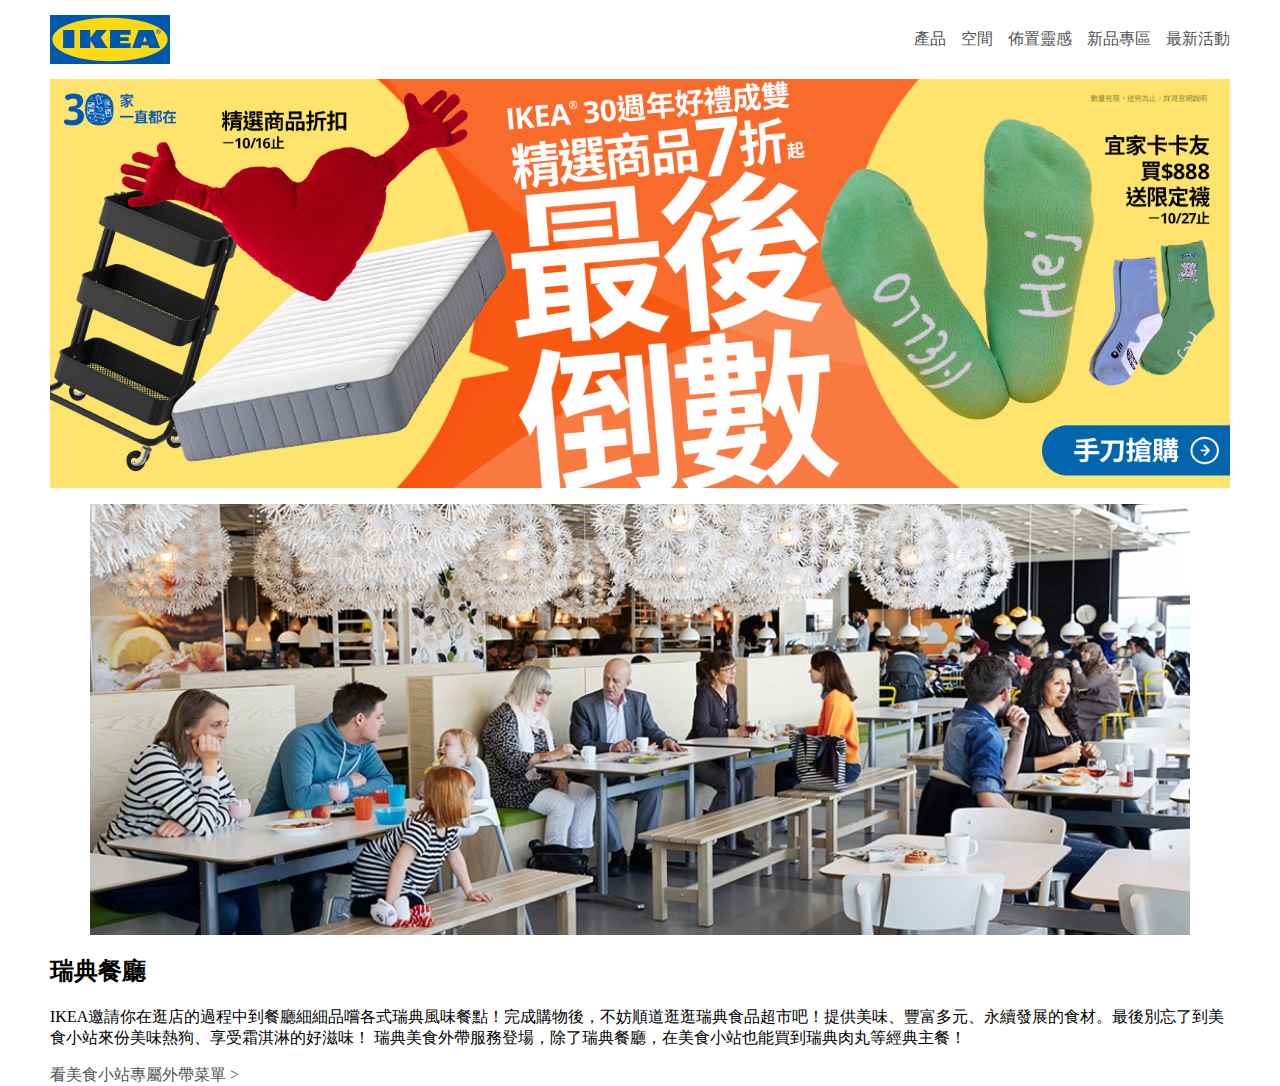
==== web或html(網站)/index.html @ 01ace88b "first commit" ====
<!DOCTYPE html>
<html lang="zh-Hant-TW">

<head>
    <meta charset="UTF-8">
    <meta name="viewport" content="width=device-width, initial-scale=1.0">
    <title>IKEA 宜家家居</title>
    <link rel="stylesheet" href="./style.css"><!-- "./"同一層搜尋 --> <!-- 與"./style.css"連結 -->
</head>

<body>
    <!-- 頁首區(擋頭區) -->
    <header>
        <!-- logo區 -->
        <h1 class="logo">
            <!-- 連回首頁 -->
            <a href="index.html">
                <!-- svg圖檔，預設抓父元素的寬度 -->
                <img src="./images/IKEA_logo.svg" alt="">
            </a>
        </h1>
        <!-- 導覽列 -->
        <nav>
            <ul><!-- ul的下層一定要搭配li -->
                <li><a href="#">產品</a></li>
                <li><a href="#">空間</a></li>
                <li><a href="#">佈置靈感</a></li>
                <li><a href="#">新品專區</a></li>
                <li><a href="#">最新活動</a></li>
            </ul>
        </nav>
    </header>

    <!-- 主要內容區 -->
    <main>
        <!-- 網站橫幅 -->
        <div id="banner" title="網站橫幅">
            <img src="./images/banner.jpg" alt="精選商品7折起">
        </div>

        <section id="restaurant">
            <figure>
                <img src="./images/ikea-restaurant.jpeg" alt="瑞典餐廳">
            </figure>

            <div>
                <h2>瑞典餐廳</h2>
                <p>
                    IKEA邀請你在逛店的過程中到餐廳細細品嚐各式瑞典風味餐點！完成購物後，不妨順道逛逛瑞典食品超市吧！提供美味、豐富多元、永續發展的食材。最後別忘了到美食小站來份美味熱狗、享受霜淇淋的好滋味！
                    瑞典美食外帶服務登場，除了瑞典餐廳，在美食小站也能買到瑞典肉丸等經典主餐！
                </p>
                <a href="#">看美食小站專屬外帶菜單 ></a>
            </div>

        </section>

    </main>

    <!-- 頁尾區 -->
    <footer></footer>
</body>

</html>
---- web或html(網站)/style.css ----
@charset "utf-8";

/* 第一行必須是定義編碼 */
body,
h1,
ul {
    margin: 0;
    /* 清除預設間距 */
}

ul {
    /* 清除預設樣式 */
    list-style-type: none;
    padding: 0;
}

img {
    display: block;
    /* 取消inline-block預設空白 */
    width: 100%;
    /* 自動抓父元素寬度 */
}

a {
    color: #555;
    /* text-decoration-line:none; */
    text-decoration: none;
}

a:hover {
    color: #0152b9;
    /* text-decoration-line:underline;
    text-decoration-style: wavy; */
    text-decoration: underline wavy;
}
a:active {
    color: red;
    text-decoration-line:none;
}

/* 頁首區 */
header {
    padding: 15px 50px;
    display: flex;
    /* 控制子元素，父元素不變 */
    justify-content: space-between;
    /* 主軸對其方式：貼其左右自動均分 */
    align-items: center;
    /* 次軸對其方式：貼其上下自動均分 */
}

header .logo {
    width: 120px;
    /* svg圖檔，預設抓父元素的寬度 */
}

nav li {
    /* nav裡面的li */
    float: left;
    /* 浮動靠左(左排到右) */
    margin-left: 15px;
}

main {
    clear: both;
    /* 清除浮動造成的排版錯誤 */
    padding: 0 50px;
    /* 主要內容區塊共用 */
}
section {
    max-width: 1400px;
}
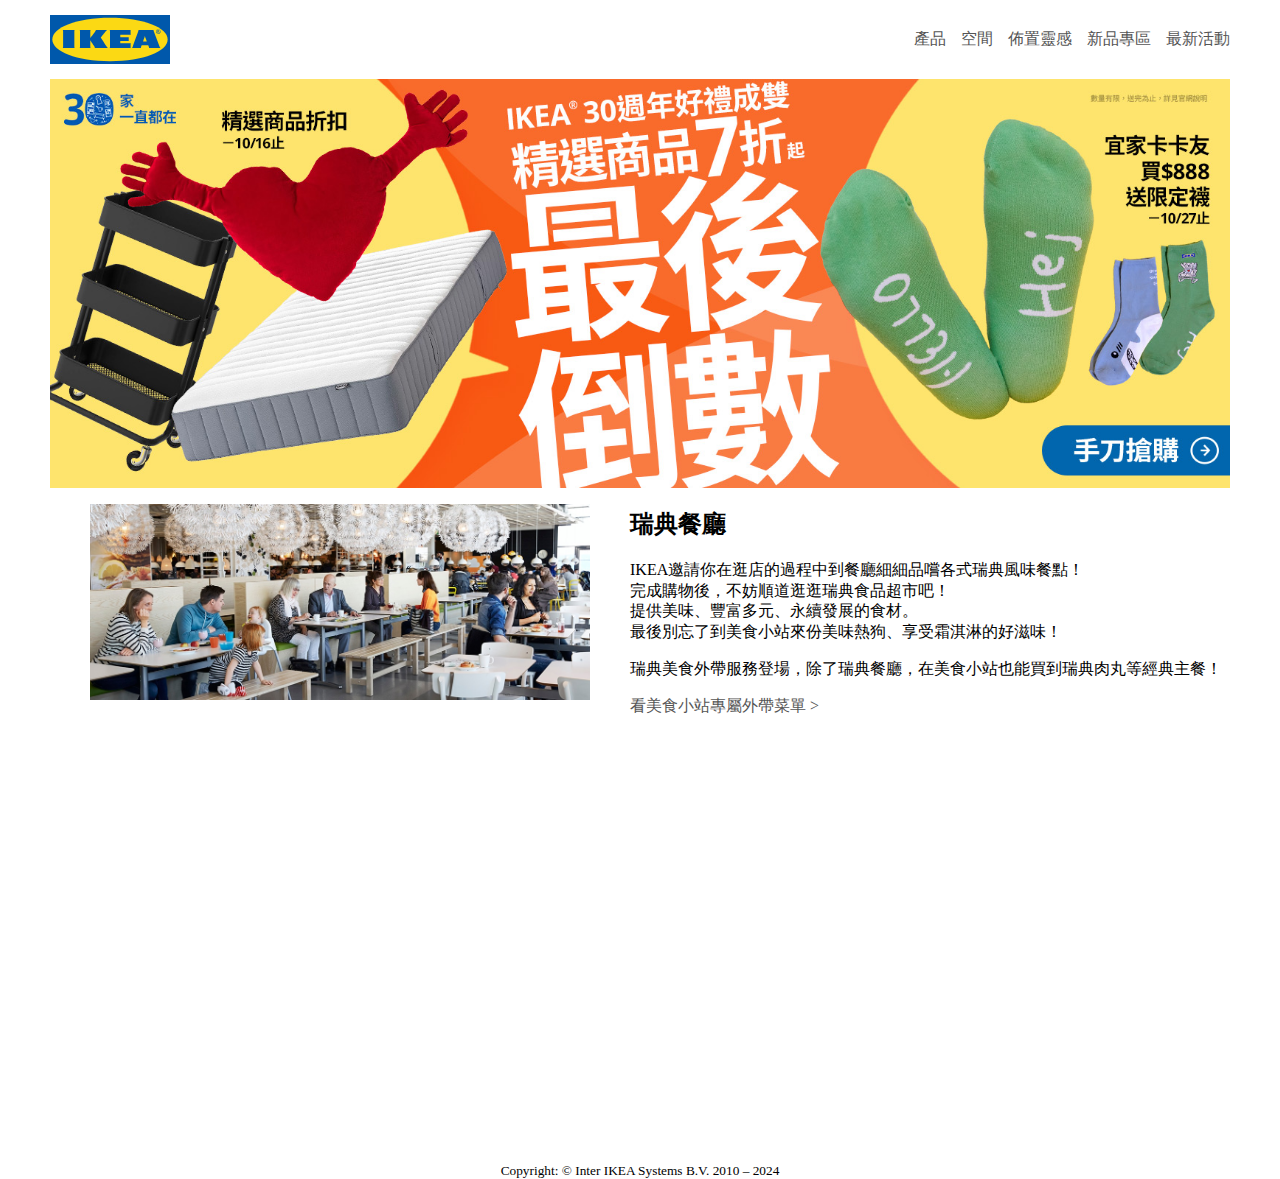
==== commit 5740c74a: "Add files via upload" ====
--- a/web或html(網站)/index.html
+++ b/web或html(網站)/index.html
@@ -1,63 +1,77 @@
-<!DOCTYPE html>
-<html lang="zh-Hant-TW">
-
-<head>
-    <meta charset="UTF-8">
-    <meta name="viewport" content="width=device-width, initial-scale=1.0">
-    <title>IKEA 宜家家居</title>
-    <link rel="stylesheet" href="./style.css"><!-- "./"同一層搜尋 --> <!-- 與"./style.css"連結 -->
-</head>
-
-<body>
-    <!-- 頁首區(擋頭區) -->
-    <header>
-        <!-- logo區 -->
-        <h1 class="logo">
-            <!-- 連回首頁 -->
-            <a href="index.html">
-                <!-- svg圖檔，預設抓父元素的寬度 -->
-                <img src="./images/IKEA_logo.svg" alt="">
-            </a>
-        </h1>
-        <!-- 導覽列 -->
-        <nav>
-            <ul><!-- ul的下層一定要搭配li -->
-                <li><a href="#">產品</a></li>
-                <li><a href="#">空間</a></li>
-                <li><a href="#">佈置靈感</a></li>
-                <li><a href="#">新品專區</a></li>
-                <li><a href="#">最新活動</a></li>
-            </ul>
-        </nav>
-    </header>
-
-    <!-- 主要內容區 -->
-    <main>
-        <!-- 網站橫幅 -->
-        <div id="banner" title="網站橫幅">
-            <img src="./images/banner.jpg" alt="精選商品7折起">
-        </div>
-
-        <section id="restaurant">
-            <figure>
-                <img src="./images/ikea-restaurant.jpeg" alt="瑞典餐廳">
-            </figure>
-
-            <div>
-                <h2>瑞典餐廳</h2>
-                <p>
-                    IKEA邀請你在逛店的過程中到餐廳細細品嚐各式瑞典風味餐點！完成購物後，不妨順道逛逛瑞典食品超市吧！提供美味、豐富多元、永續發展的食材。最後別忘了到美食小站來份美味熱狗、享受霜淇淋的好滋味！
-                    瑞典美食外帶服務登場，除了瑞典餐廳，在美食小站也能買到瑞典肉丸等經典主餐！
-                </p>
-                <a href="#">看美食小站專屬外帶菜單 ></a>
-            </div>
-
-        </section>
-
-    </main>
-
-    <!-- 頁尾區 -->
-    <footer></footer>
-</body>
-
+<!DOCTYPE html>
+<html lang="zh-Hant-TW">
+
+<head>
+    <meta charset="UTF-8">
+    <meta name="viewport" content="width=device-width, initial-scale=1.0">
+    <title>IKEA 宜家家居</title>
+    <link rel="stylesheet" href="./style.css"><!-- "./"同一層搜尋 --> <!-- 與"./style.css"連結 -->
+</head>
+
+<body>
+    <!-- 頁首區(擋頭區) -->
+    <header>
+        <!-- logo區 -->
+        <h1 class="logo">
+            <!-- 連回首頁 -->
+            <a href="index.html">
+                <!-- svg圖檔，預設抓父元素的寬度 -->
+                <img src="./images/IKEA_logo.svg" alt="">
+            </a>
+        </h1>
+        <!-- 導覽列 -->
+        <nav>
+            <ul><!-- ul的下層一定要搭配li -->
+                <li><a href="#">產品</a></li>
+                <li><a href="#">空間</a></li>
+                <li><a href="#">佈置靈感</a></li>
+                <li><a href="#">新品專區</a></li>
+                <li><a href="#">最新活動</a></li>
+            </ul>
+        </nav>
+    </header>
+
+    <!-- 主要內容區 -->
+    <main>
+        <!-- 網站橫幅 -->
+        <div id="banner" title="網站橫幅">
+            <img src="./images/banner.jpg" alt="精選商品7折起">
+        </div>
+
+        <section id="restaurant">
+            <!-- 圖片區 -->
+            <figure>
+                <img src="./images/ikea-restaurant.jpeg" alt="瑞典餐廳">
+            </figure>
+            <!-- 內容區 -->
+            <div>
+                <h2>瑞典餐廳</h2>
+                <p>
+                    IKEA邀請你在逛店的過程中到餐廳細細品嚐各式瑞典風味餐點！<br>完成購物後，不妨順道逛逛瑞典食品超市吧！<br>提供美味、豐富多元、永續發展的食材。<br>最後別忘了到美食小站來份美味熱狗、享受霜淇淋的好滋味！
+                </p>
+                <p>瑞典美食外帶服務登場，除了瑞典餐廳，在美食小站也能買到瑞典肉丸等經典主餐！
+                </p>
+                <a href="#">看美食小站專屬外帶菜單 ></a>
+            </div>
+
+        </section>
+        <!-- 簡易API -->
+         <section id="api">
+            <div>
+                <iframe width="560" height="315" src="https://www.youtube.com/embed/GTHLxuUbNW8?si=-8Jbv4T5J4l6wb0a" title="YouTube video player" frameborder="0" allow="accelerometer; autoplay; clipboard-write; encrypted-media; gyroscope; picture-in-picture; web-share" referrerpolicy="strict-origin-when-cross-origin" allowfullscreen></iframe>
+            </div>
+
+            <div>
+                <iframe width="500" height="350" src="https://www.google.com/maps/embed?pb=!1m18!1m12!1m3!1d3615.6112528938643!2d121.2171759!3d25.013322199999998!2m3!1f0!2f0!3f0!3m2!1i1024!2i768!4f13.1!3m3!1m2!1s0x34681f14bfad9005%3A0x356628c1723eb109!2zSUtFQeWunOWutuWutuWxhSDmoYPlnJLlupc!5e0!3m2!1szh-TW!2stw!4v1730094379898!5m2!1szh-TW!2stw" style="border:0;" allowfullscreen="" loading="lazy" referrerpolicy="no-referrer-when-downgrade"></iframe>
+            </div>
+         </section>
+
+    </main>
+
+    <!-- 頁尾區 -->
+    <footer>
+        <small>Copyright: © Inter IKEA Systems B.V. 2010 – 2024</small>
+    </footer>
+</body>
+
 </html>--- a/web或html(網站)/style.css
+++ b/web或html(網站)/style.css
@@ -1,72 +1,104 @@
-@charset "utf-8";
-
-/* 第一行必須是定義編碼 */
-body,
-h1,
-ul {
-    margin: 0;
-    /* 清除預設間距 */
-}
-
-ul {
-    /* 清除預設樣式 */
-    list-style-type: none;
-    padding: 0;
-}
-
-img {
-    display: block;
-    /* 取消inline-block預設空白 */
-    width: 100%;
-    /* 自動抓父元素寬度 */
-}
-
-a {
-    color: #555;
-    /* text-decoration-line:none; */
-    text-decoration: none;
-}
-
-a:hover {
-    color: #0152b9;
-    /* text-decoration-line:underline;
-    text-decoration-style: wavy; */
-    text-decoration: underline wavy;
-}
-a:active {
-    color: red;
-    text-decoration-line:none;
-}
-
-/* 頁首區 */
-header {
-    padding: 15px 50px;
-    display: flex;
-    /* 控制子元素，父元素不變 */
-    justify-content: space-between;
-    /* 主軸對其方式：貼其左右自動均分 */
-    align-items: center;
-    /* 次軸對其方式：貼其上下自動均分 */
-}
-
-header .logo {
-    width: 120px;
-    /* svg圖檔，預設抓父元素的寬度 */
-}
-
-nav li {
-    /* nav裡面的li */
-    float: left;
-    /* 浮動靠左(左排到右) */
-    margin-left: 15px;
-}
-
-main {
-    clear: both;
-    /* 清除浮動造成的排版錯誤 */
-    padding: 0 50px;
-    /* 主要內容區塊共用 */
-}
-section {
-    max-width: 1400px;
-}+@charset "utf-8";
+
+/* 第一行必須是定義編碼 */
+body,
+h1,
+ul {
+    margin: 0;
+    /* 清除預設間距 */
+}
+
+ul {
+    /* 清除預設樣式 */
+    list-style-type: none;
+    padding: 0;
+}
+
+img {
+    display: block;
+    /* 取消inline-block預設空白 */
+    width: 100%;
+    /* 自動抓父元素寬度 */
+}
+
+a {
+    color: #555;
+    /* text-decoration-line:none; */
+    text-decoration: none;
+}
+
+a:hover {
+    color: #0152b9;
+    /* text-decoration-line:underline;
+    text-decoration-style: wavy; */
+    text-decoration: underline wavy;
+}
+
+a:active {
+    color: red;
+    text-decoration-line: none;
+}
+
+/* 頁首區 */
+header {
+    padding: 15px 50px;
+    display: flex;
+    /* 控制子元素，父元素不變 */
+    justify-content: space-between;
+    /* 主軸對其方式：貼其左右自動均分 */
+    align-items: center;
+    /* 次軸對其方式：貼其上下自動均分 */
+}
+
+header .logo {
+    width: 120px;
+    /* svg圖檔，預設抓父元素的寬度 */
+}
+
+nav li {
+    /* nav裡面的li */
+    float: left;
+    /* 浮動靠左(左排到右) */
+    margin-left: 15px;
+}
+
+main {
+    clear: both;
+    /* 清除浮動造成的排版錯誤 */
+    padding: 0 50px;
+    /* 主要內容區塊共用 */
+}
+
+section {
+    max-width: 1400px;
+}
+
+#restaurant {
+    display: flex;
+}
+
+#restaurant figure {
+    flex: 1;
+}
+
+#restaurant div {
+    flex: 1.2;
+}
+#restaurant p {
+    line-height: 1.3; /* 行高不給單位即為倍數 */
+}
+#api {
+    display: flex;
+    justify-content: space-between;
+}
+#api div {
+    flex: 1;
+    margin: 20px;
+}
+#api iframe {
+    width: 100%;
+    height: 400px;
+}
+footer {
+    text-align: center;
+}
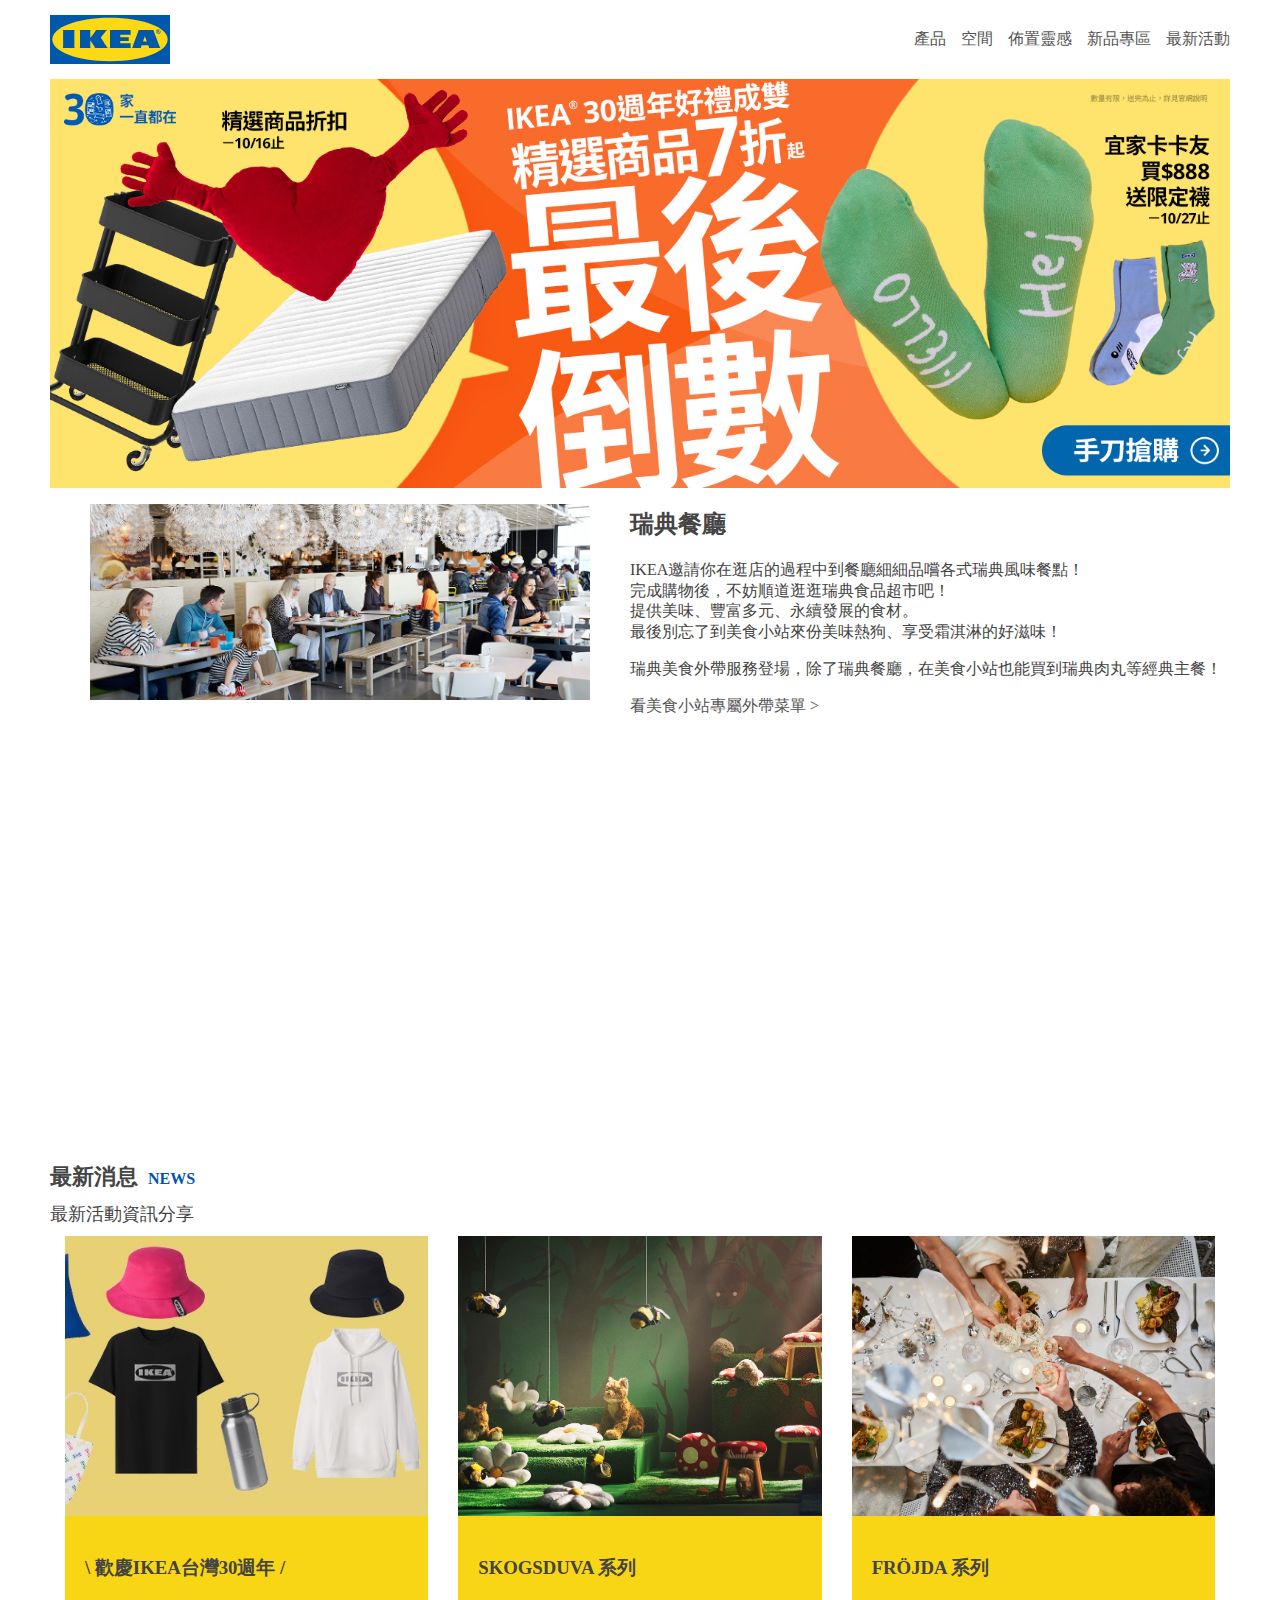
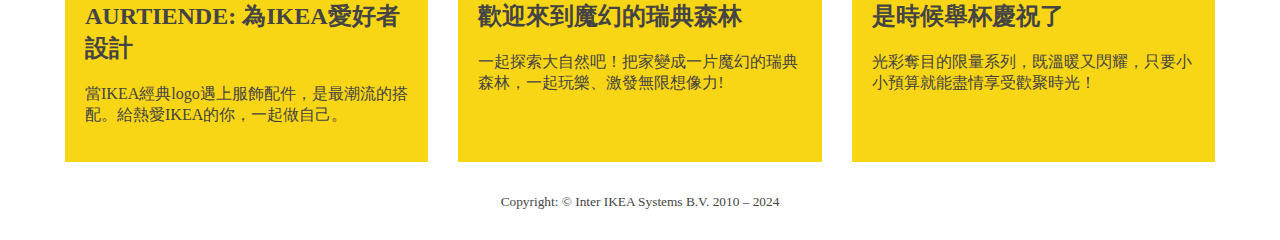
==== commit a40e7be7: "update" ====
--- a/web或html(網站)/index.html
+++ b/web或html(網站)/index.html
@@ -10,7 +10,7 @@
 
 <body>
     <!-- 頁首區(擋頭區) -->
-    <header>
+    <header id="topbar">
         <!-- logo區 -->
         <h1 class="logo">
             <!-- 連回首頁 -->
@@ -56,15 +56,59 @@
 
         </section>
         <!-- 簡易API -->
-         <section id="api">
+        <section id="api">
             <div>
-                <iframe width="560" height="315" src="https://www.youtube.com/embed/GTHLxuUbNW8?si=-8Jbv4T5J4l6wb0a" title="YouTube video player" frameborder="0" allow="accelerometer; autoplay; clipboard-write; encrypted-media; gyroscope; picture-in-picture; web-share" referrerpolicy="strict-origin-when-cross-origin" allowfullscreen></iframe>
+                <iframe width="560" height="315" src="https://www.youtube.com/embed/GTHLxuUbNW8?si=-8Jbv4T5J4l6wb0a"
+                    title="YouTube video player" frameborder="0"
+                    allow="accelerometer; autoplay; clipboard-write; encrypted-media; gyroscope; picture-in-picture; web-share"
+                    referrerpolicy="strict-origin-when-cross-origin" allowfullscreen></iframe>
             </div>
 
             <div>
-                <iframe width="500" height="350" src="https://www.google.com/maps/embed?pb=!1m18!1m12!1m3!1d3615.6112528938643!2d121.2171759!3d25.013322199999998!2m3!1f0!2f0!3f0!3m2!1i1024!2i768!4f13.1!3m3!1m2!1s0x34681f14bfad9005%3A0x356628c1723eb109!2zSUtFQeWunOWutuWutuWxhSDmoYPlnJLlupc!5e0!3m2!1szh-TW!2stw!4v1730094379898!5m2!1szh-TW!2stw" style="border:0;" allowfullscreen="" loading="lazy" referrerpolicy="no-referrer-when-downgrade"></iframe>
+                <iframe width="500" height="350"
+                    src="https://www.google.com/maps/embed?pb=!1m18!1m12!1m3!1d3615.6112528938643!2d121.2171759!3d25.013322199999998!2m3!1f0!2f0!3f0!3m2!1i1024!2i768!4f13.1!3m3!1m2!1s0x34681f14bfad9005%3A0x356628c1723eb109!2zSUtFQeWunOWutuWutuWxhSDmoYPlnJLlupc!5e0!3m2!1szh-TW!2stw!4v1730094379898!5m2!1szh-TW!2stw"
+                    style="border:0;" allowfullscreen="" loading="lazy"
+                    referrerpolicy="no-referrer-when-downgrade"></iframe>
             </div>
-         </section>
+        </section>
+
+        <!-- 消息列表 -->
+        <section id="news">
+            <!-- 標題區 -->
+            <header class="title">
+                <h2>最新消息<span>NEWS</span></h2>
+                <h3>最新活動資訊分享</h3>
+
+            </header>
+
+            <!-- 列表區 -->
+             <div class="listbox">
+                <article><figure><img src="./images/news-1.jpg" alt=""></figure>
+                    <div class="content">
+                        <h3>\ 歡慶IKEA台灣30週年 /</h3>
+                        <h2>AURTIENDE: 為IKEA愛好者設計</h2>
+                        <p>當IKEA經典logo遇上服飾配件，是最潮流的搭配。給熱愛IKEA的你，一起做自己。</p>
+                    </div>
+                </article>
+
+                <article><figure><img src="./images/news-2.jpg" alt=""></figure>
+                    <div class="content">
+                        <h3>SKOGSDUVA 系列</h3>
+                        <h2>歡迎來到魔幻的瑞典森林</h2>
+                        <p>一起探索大自然吧！把家變成一片魔幻的瑞典森林，一起玩樂、激發無限想像力!</p>
+                    </div>
+                </article>
+
+                <article><figure><img src="./images/news-3.jpg" alt=""></figure>
+                    <div class="content">
+                        <h3>FRÖJDA 系列</h3>
+                        <h2>是時候舉杯慶祝了</h2>
+                        <p>光彩奪目的限量系列，既溫暖又閃耀，只要小小預算就能盡情享受歡聚時光！</p>
+                    </div>
+                </article>
+             </div>
+
+        </section>
 
     </main>
 
--- a/web或html(網站)/style.css
+++ b/web或html(網站)/style.css
@@ -1,9 +1,12 @@
 @charset "utf-8";
 
 /* 第一行必須是定義編碼 */
-body,
-h1,
-ul {
+
+/* 重置區RESET */
+body{
+    color: var(--text);
+}
+body,h1,ul {
     margin: 0;
     /* 清除預設間距 */
 }
@@ -22,57 +25,82 @@
 }
 
 a {
-    color: #555;
+    color: var(--link);
     /* text-decoration-line:none; */
     text-decoration: none;
 }
 
 a:hover {
-    color: #0152b9;
+    color: var(--primary-1);
     /* text-decoration-line:underline;
     text-decoration-style: wavy; */
     text-decoration: underline wavy;
 }
 
 a:active {
-    color: red;
+    color: var(--active);
     text-decoration-line: none;
 }
 
+/* 變數區 */
+:root {
+    --primary-1:#0152B9;
+    --primary-2:#F9D615;
+    --link:#555;
+    --text:#444;
+    --active:red;
+}
+
 /* 頁首區 */
-header {
+#topbar {
     padding: 15px 50px;
     display: flex;
     /* 控制子元素，父元素不變 */
     justify-content: space-between;
-    /* 主軸對其方式：貼其左右自動均分 */
+    /* 主軸對齊方式：貼齊左右自動均分 */
     align-items: center;
-    /* 次軸對其方式：貼其上下自動均分 */
+    /* 次軸對齊方式：貼齊上下自動均分 */
 }
 
-header .logo {
+#topbar .logo {
     width: 120px;
     /* svg圖檔，預設抓父元素的寬度 */
 }
 
 nav li {
     /* nav裡面的li */
-    float: left;
-    /* 浮動靠左(左排到右) */
+    float: left; /* 浮動靠左(左排到右) */
     margin-left: 15px;
 }
 
+/* 主要內容共用區 */
 main {
-    clear: both;
-    /* 清除浮動造成的排版錯誤 */
-    padding: 0 50px;
-    /* 主要內容區塊共用 */
+    clear: both; /* 清除浮動造成的排版錯誤 */
+    padding: 0 50px; /* 主要內容區塊共用 */
 }
 
 section {
     max-width: 1400px;
+    margin: 0 auto; /* 水平置中可用auto(自動均分間距)，但一定要搭配寬度 */
 }
 
+.title h2 {
+    font-size: 1.4rem;
+    margin: 0;
+}
+.title h2 span {
+    color: var(--primary-1);
+    font-size: 1rem;
+    margin-left: 10px;
+}
+.title h3 {
+    font-size: 1.1rem;
+    font-weight: normal;
+    margin: 10px 0;
+}
+
+
+/* 餐廳 */
 #restaurant {
     display: flex;
 }
@@ -84,21 +112,54 @@
 #restaurant div {
     flex: 1.2;
 }
+
 #restaurant p {
-    line-height: 1.3; /* 行高不給單位即為倍數 */
+    line-height: 1.3;
+    /* 行高不給單位即為倍數 */
 }
+
+/* 串接API */
 #api {
     display: flex;
-    justify-content: space-between;
 }
+
 #api div {
     flex: 1;
     margin: 20px;
 }
+
 #api iframe {
     width: 100%;
     height: 400px;
 }
+
+/* 最新消息 */
+.listbox {
+    display: flex;
+}
+
+.listbox article {
+    flex: 1;
+    margin: 0 15px;
+    background-color: var(--primary-2);
+}
+
+.listbox figure {
+    margin: 0;
+    height: 280px;
+}
+
+.listbox img {
+    /* 重置區已經設定過寬度100% */
+    height: 100%;
+    object-fit: cover; /* cover=>短編滿版，長邊剪裁；contain=>長邊滿版，短邊等比例縮放 */
+}
+
+.listbox .content{
+    padding: 20px;
+}
+
 footer {
     text-align: center;
+    margin: 30px 0;
 }
